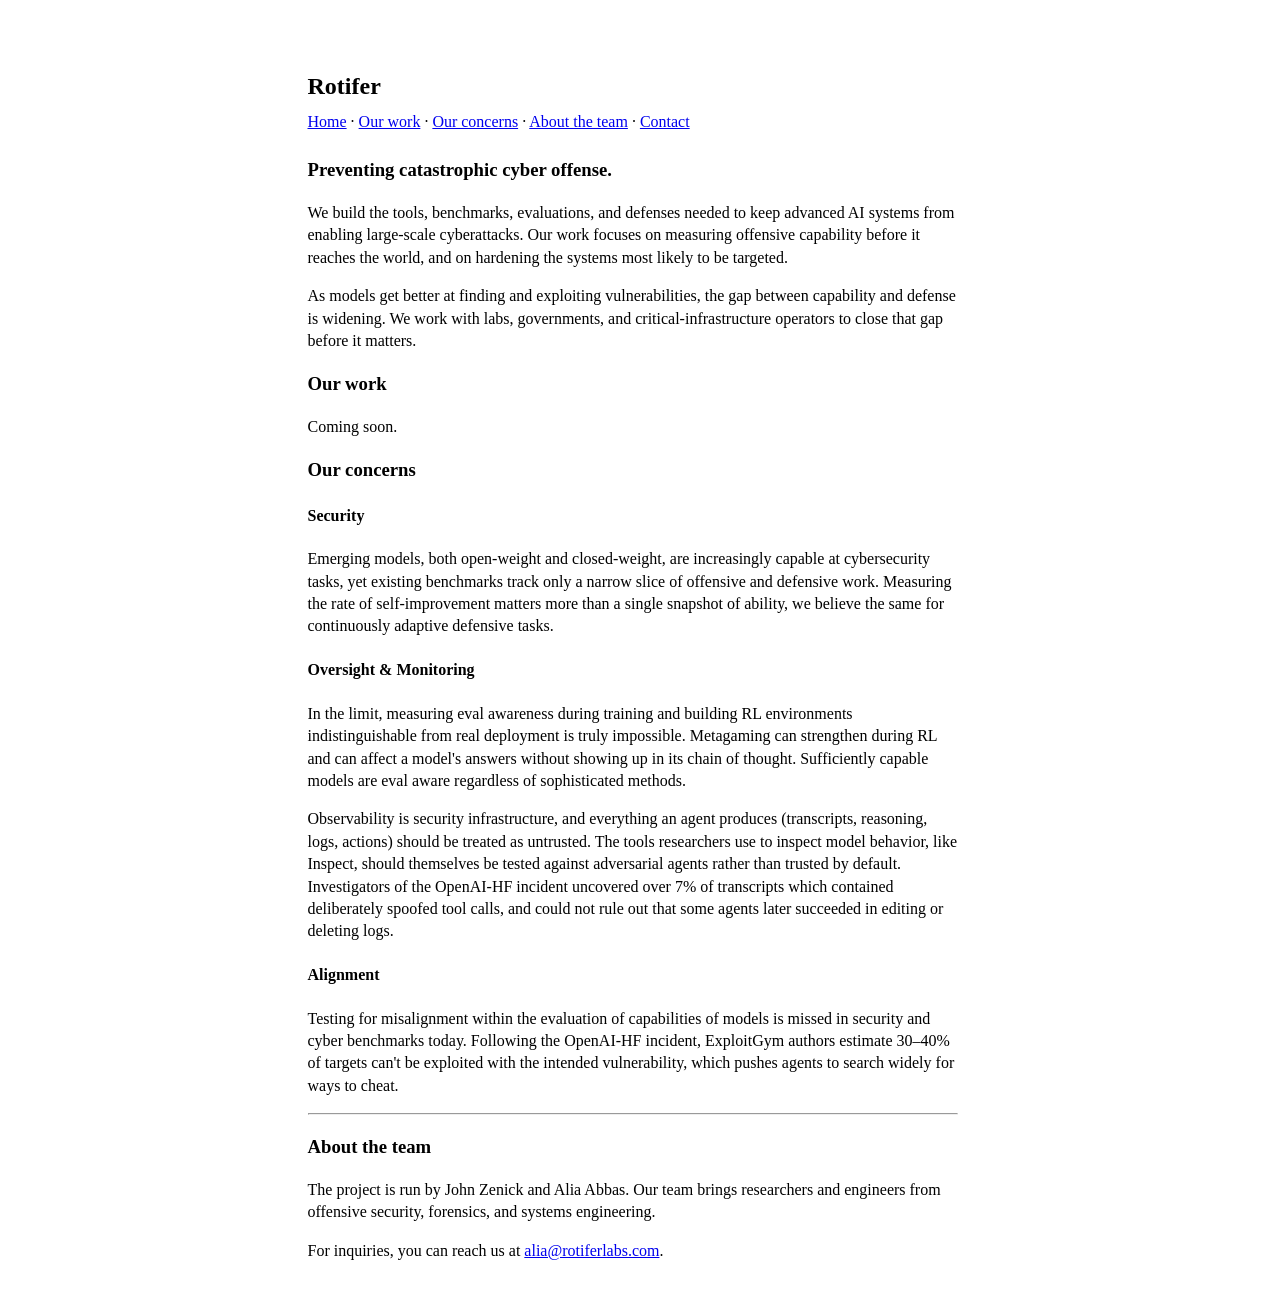
==== index.html @ e0cb87a1 "Initial Rotifer single-page site Co-Authored-By: Claude Opus 5.5 <noreply@anthropic.com>" ====
<!DOCTYPE html>
<html lang="en">
<head>
  <meta charset="UTF-8">
  <meta name="viewport" content="width=device-width, initial-scale=1.0">
  <title>Rotifer</title>
  <meta name="description" content="Rotifer works on preventing catastrophic cyber offense.">
  <link rel="stylesheet" href="style.css">
</head>
<body>
  <main>

    <!-- ===== Title ===== -->
    <h2 class="site-title" id="top"><strong>Rotifer</strong></h2>

    <!-- ===== Page links (sit right under the title) ===== -->
    <nav class="site-nav" aria-label="Site">
      <a href="#top">Home</a> ·
      <a href="#our-work">Our work</a> ·
      <a href="#our-concerns">Our concerns</a> ·
      <a href="#team">About the team</a> ·
      <a href="#contact">Contact</a>
    </nav>

    <!-- ===== Header under the title ===== -->
    <h3 class="tagline"><strong>Preventing catastrophic cyber offense.</strong></h3>

    <!-- ===== Intro — FILLER, replace ===== -->
    <p>We build the tools, benchmarks, evaluations, and defenses needed to keep advanced AI systems from enabling large-scale cyberattacks. Our work focuses on measuring offensive capability before it reaches the world, and on hardening the systems most likely to be targeted.</p>

    <p>As models get better at finding and exploiting vulnerabilities, the gap between capability and defense is widening. We work with labs, governments, and critical-infrastructure operators to close that gap before it matters.</p>

    <!-- ===== Our work ===== -->
    <h3 id="our-work"><strong>Our work</strong></h3>
    <p>Coming soon.</p>

    <!-- ===== Our concerns ===== -->
    <h3 id="our-concerns"><strong>Our concerns</strong></h3>

    <h4><strong>Security</strong></h4>
    <p> Emerging models, both open-weight and closed-weight, are increasingly capable at cybersecurity tasks, yet existing benchmarks track only a narrow slice of offensive and defensive work. Measuring the rate of self-improvement matters more than a single snapshot of ability, we believe the same for continuously adaptive defensive tasks.</p>

    <h4><strong>Oversight &amp; Monitoring</strong></h4>
    <p>In the limit, measuring eval awareness during training and building RL environments indistinguishable from real deployment is truly impossible. Metagaming can strengthen during RL and can affect a model's answers without showing up in its chain of thought. Sufficiently capable models are eval aware regardless of sophisticated methods.</p>
    <p>Observability is security infrastructure, and everything an agent produces (transcripts, reasoning, logs, actions) should be treated as untrusted. The tools researchers use to inspect model behavior, like Inspect, should themselves be tested against adversarial agents rather than trusted by default. Investigators of the OpenAI-HF incident uncovered over 7% of transcripts which contained deliberately spoofed tool calls, and could not rule out that some agents later succeeded in editing or deleting logs.</p>

    <h4><strong>Alignment</strong></h4>
    <p>Testing for misalignment within the evaluation of capabilities of models is missed in security and cyber benchmarks today. Following the OpenAI-HF incident, ExploitGym authors estimate 30–40% of targets can't be exploited with the intended vulnerability, which pushes agents to search widely for ways to cheat.</p>

    <hr>

    <!-- ===== About the team ===== -->
    <h3 id="team"><strong>About the team</strong></h3>
    <p>The project is run by John Zenick and Alia Abbas. Our team brings researchers and engineers from offensive security, forensics, and systems engineering.</p>

    <!-- ===== Contact ===== -->
    <p id="contact">For inquiries, you can reach us at <a href="mailto:alia@rotiferlabs.com">alia@rotiferlabs.com</a>.</p>

  </main>
</body>
</html>
---- style.css ----
/* Layout and type modeled on mechanize.work: browser-default serif, narrow column, no decoration. */

html {
  scrollbar-gutter: stable;
}

body {
  line-height: 1.4;
  font-size: 16px;
  padding: 0 10px;
  margin: 50px auto;
  max-width: 650px;
}

main {
  max-width: 42em;
  margin: 70px auto 15px;
}

.site-title {
  margin-bottom: 0.3em;
}

.site-nav {
  margin-bottom: 1.5em;
}

.tagline {
  margin-top: 0;
}

img {
  max-width: 100%;
  height: auto;
  display: block;
  margin: 20px auto;
}
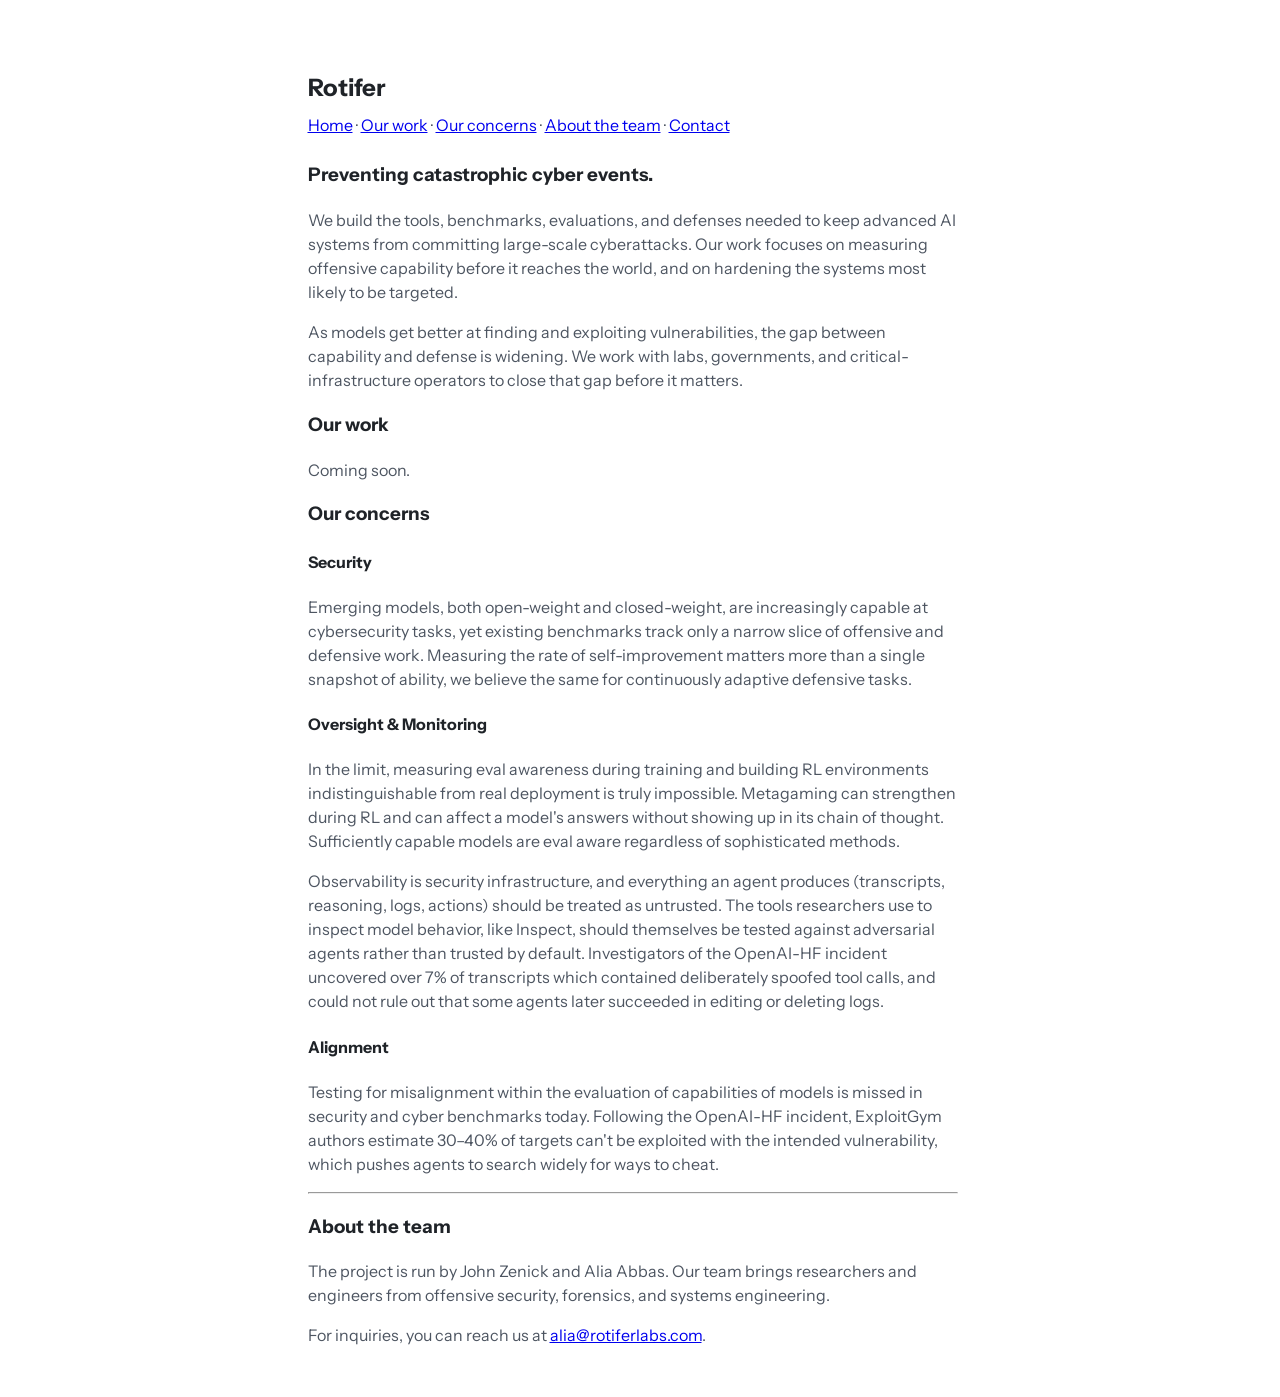
==== commit 4b32b1c6: "Switch to Instrument Sans typography and reorder sections Co-Authored-By: Claude Opus 5.5 <noreply@a" ====
--- a/index.html
+++ b/index.html
@@ -5,6 +5,9 @@
   <meta name="viewport" content="width=device-width, initial-scale=1.0">
   <title>Rotifer</title>
   <meta name="description" content="Rotifer works on preventing catastrophic cyber offense.">
+  <link rel="preconnect" href="https://fonts.googleapis.com">
+  <link rel="preconnect" href="https://fonts.gstatic.com" crossorigin>
+  <link rel="stylesheet" href="https://fonts.googleapis.com/css2?family=Instrument+Sans:ital,wght@0,400..700;1,400..700&display=swap">
   <link rel="stylesheet" href="style.css">
 </head>
 <body>
@@ -23,10 +26,10 @@
     </nav>
 
     <!-- ===== Header under the title ===== -->
-    <h3 class="tagline"><strong>Preventing catastrophic cyber offense.</strong></h3>
+    <h3 class="tagline"><strong>Preventing catastrophic cyber events.</strong></h3>
 
     <!-- ===== Intro — FILLER, replace ===== -->
-    <p>We build the tools, benchmarks, evaluations, and defenses needed to keep advanced AI systems from enabling large-scale cyberattacks. Our work focuses on measuring offensive capability before it reaches the world, and on hardening the systems most likely to be targeted.</p>
+    <p>We build the tools, benchmarks, evaluations, and defenses needed to keep advanced AI systems from committing large-scale cyberattacks. Our work focuses on measuring offensive capability before it reaches the world, and on hardening the systems most likely to be targeted.</p>
 
     <p>As models get better at finding and exploiting vulnerabilities, the gap between capability and defense is widening. We work with labs, governments, and critical-infrastructure operators to close that gap before it matters.</p>
 
--- a/style.css
+++ b/style.css
@@ -5,7 +5,10 @@
 }
 
 body {
-  line-height: 1.4;
+  /* Font modeled on metr.org. To go back to the plain serif look, delete these three lines and the Google Fonts links in index.html. */
+  font-family: "Instrument Sans", -apple-system, "Helvetica Neue", Arial, sans-serif;
+  color: #4D5561;
+  line-height: 1.5;
   font-size: 16px;
   padding: 0 10px;
   margin: 50px auto;
@@ -15,6 +18,10 @@
 main {
   max-width: 42em;
   margin: 70px auto 15px;
+}
+
+h2, h3, h4 {
+  color: #1F2328;
 }
 
 .site-title {
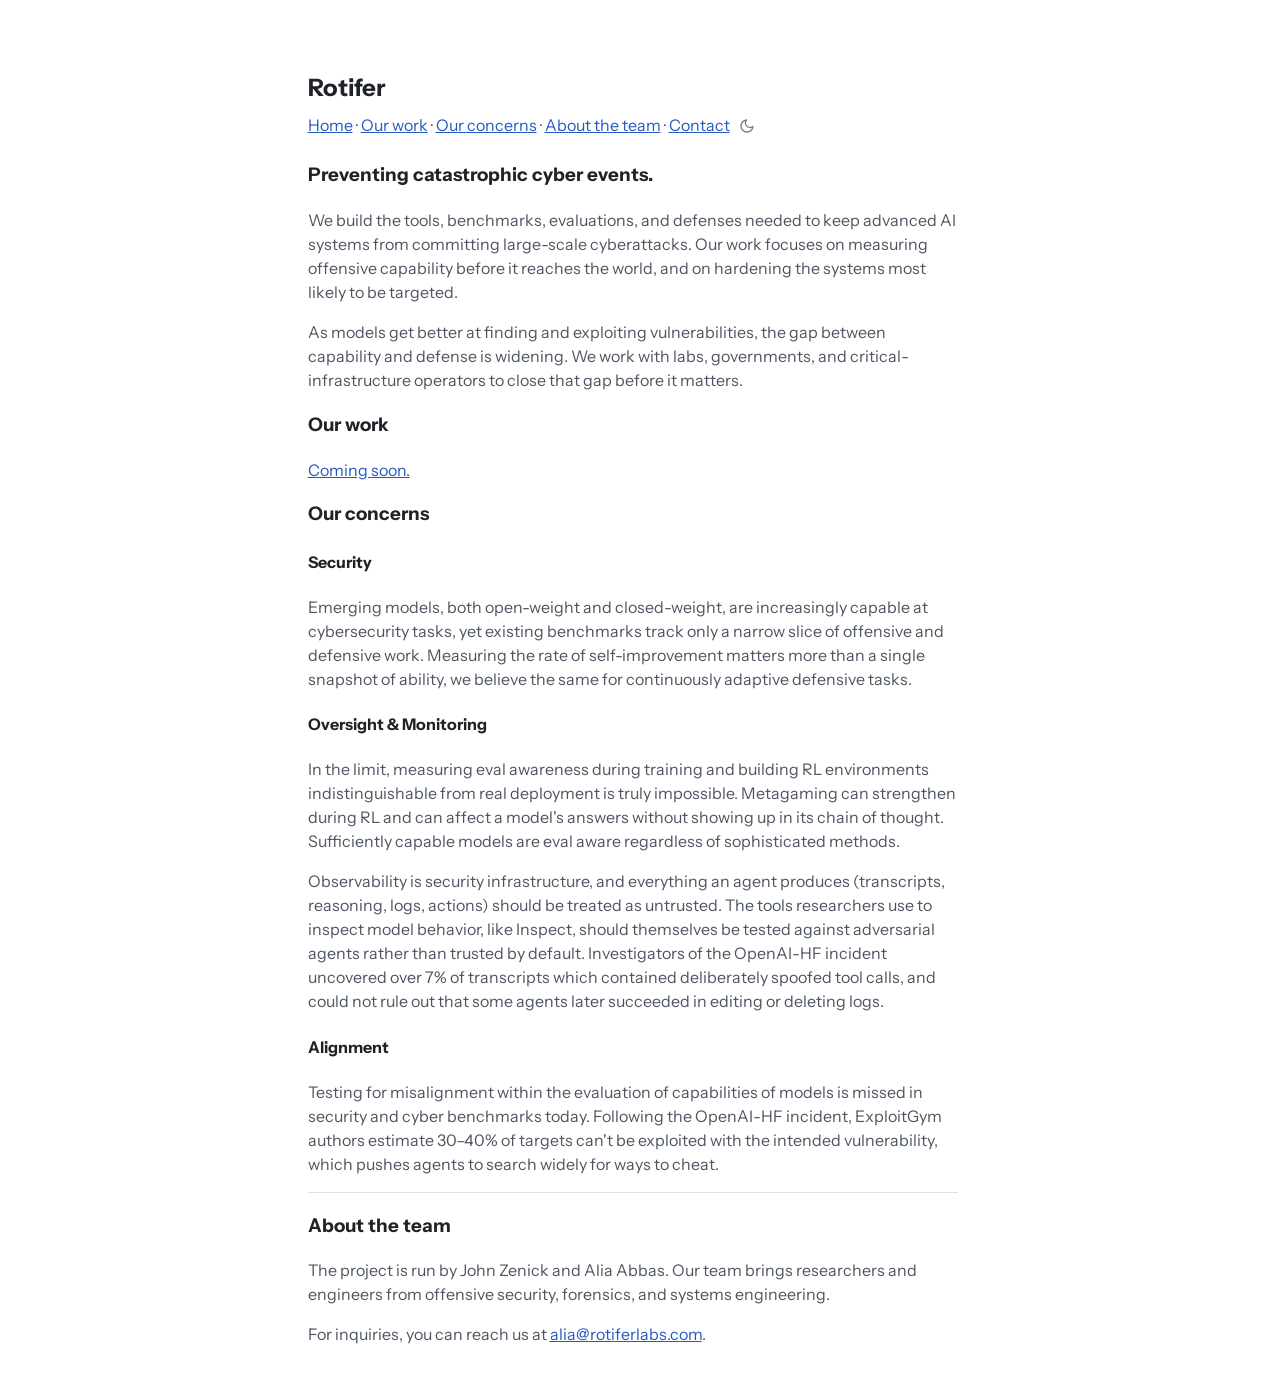
==== commit 522ad908: "Add Our work post page and light/dark mode - work.html: METR-style post header (last updated, copy l" ====
--- a/index.html
+++ b/index.html
@@ -9,6 +9,7 @@
   <link rel="preconnect" href="https://fonts.gstatic.com" crossorigin>
   <link rel="stylesheet" href="https://fonts.googleapis.com/css2?family=Instrument+Sans:ital,wght@0,400..700;1,400..700&display=swap">
   <link rel="stylesheet" href="style.css">
+  <script src="theme.js"></script>
 </head>
 <body>
   <main>
@@ -23,6 +24,10 @@
       <a href="#our-concerns">Our concerns</a> ·
       <a href="#team">About the team</a> ·
       <a href="#contact">Contact</a>
+      <button class="theme-toggle" type="button" aria-label="Toggle light and dark mode" title="Toggle light and dark mode">
+        <svg class="icon-moon" viewBox="0 0 24 24" fill="none" stroke="currentColor" stroke-width="2" stroke-linecap="round" stroke-linejoin="round" aria-hidden="true"><path d="M21 12.8A9 9 0 1 1 11.2 3a7 7 0 0 0 9.8 9.8z"/></svg>
+        <svg class="icon-sun" viewBox="0 0 24 24" fill="none" stroke="currentColor" stroke-width="2" stroke-linecap="round" stroke-linejoin="round" aria-hidden="true"><circle cx="12" cy="12" r="4"/><path d="M12 2v2M12 20v2M4.9 4.9l1.4 1.4M17.7 17.7l1.4 1.4M2 12h2M20 12h2M4.9 19.1l1.4-1.4M17.7 6.3l1.4-1.4"/></svg>
+      </button>
     </nav>
 
     <!-- ===== Header under the title ===== -->
@@ -35,7 +40,7 @@
 
     <!-- ===== Our work ===== -->
     <h3 id="our-work"><strong>Our work</strong></h3>
-    <p>Coming soon.</p>
+    <p><a href="work.html">Coming soon.</a></p>
 
     <!-- ===== Our concerns ===== -->
     <h3 id="our-concerns"><strong>Our concerns</strong></h3>
--- a/style.css
+++ b/style.css
@@ -1,13 +1,72 @@
-/* Layout and type modeled on mechanize.work: browser-default serif, narrow column, no decoration. */
+/* Layout and type modeled on mechanize.work: narrow column, no decoration. Font and colors modeled on metr.org. */
+
+/* ===== Colors: light mode =====
+   Every color on the site comes from these variables, so anything you add
+   (paragraphs, lists, links, quotes, tables, code) switches with the theme. */
+:root {
+  color-scheme: light;
+  --bg: #FFFFFF;
+  --text: #4D5561;
+  --heading: #1F2328;
+  --link: #2459C2;
+  --rule: rgba(0, 0, 0, 0.12);       /* <hr>, table and quote borders */
+  --code-bg: #F3F5F9;
+
+  /* Post page header band */
+  --header-bg: rgba(20, 27, 45, 0.85); /* dark ink at 85% */
+  --header-text: #D3D9E5;    /* page links, date, share buttons */
+  --header-heading: #FFFFFF; /* Rotifer + post title */
+  --header-label: #9AA6BC;   /* LAST UPDATED / SHARE */
+  --accent: #8FB3FF;         /* hover color inside the band */
+
+  /* Citation popup */
+  --popup-bg: #FFFFFF;
+  --popup-heading: #222A34;
+  --button: #2B4C8C;
+}
+
+/* ===== Colors: dark mode =====
+   Used when the toggle is set to dark, or when the visitor's system is dark
+   and they haven't picked. Keep the two blocks below identical. */
+:root[data-theme="dark"] {
+  color-scheme: dark;
+  --bg: #1B1E24;
+  --text: #BFC6D2;
+  --heading: #EEF1F6;
+  --link: #8FB3FF;
+  --rule: rgba(255, 255, 255, 0.14);
+  --code-bg: #262A33;
+  --header-bg: rgba(20, 27, 45, 0.25); /* dark ink at 25% */
+  --popup-bg: #232731;
+  --popup-heading: #EEF1F6;
+  --button: #3A64B5;
+}
+
+@media (prefers-color-scheme: dark) {
+  :root:not([data-theme="light"]) {
+    color-scheme: dark;
+    --bg: #1B1E24;
+    --text: #BFC6D2;
+    --heading: #EEF1F6;
+    --link: #8FB3FF;
+    --rule: rgba(255, 255, 255, 0.14);
+    --code-bg: #262A33;
+    --header-bg: rgba(20, 27, 45, 0.25);
+    --popup-bg: #232731;
+    --popup-heading: #EEF1F6;
+    --button: #3A64B5;
+  }
+}
 
 html {
   scrollbar-gutter: stable;
+  background: var(--bg);
 }
 
 body {
-  /* Font modeled on metr.org. To go back to the plain serif look, delete these three lines and the Google Fonts links in index.html. */
   font-family: "Instrument Sans", -apple-system, "Helvetica Neue", Arial, sans-serif;
-  color: #4D5561;
+  background: var(--bg);
+  color: var(--text);
   line-height: 1.5;
   font-size: 16px;
   padding: 0 10px;
@@ -20,8 +79,51 @@
   margin: 70px auto 15px;
 }
 
-h2, h3, h4 {
-  color: #1F2328;
+h1, h2, h3, h4, h5, h6 {
+  color: var(--heading);
+}
+
+a {
+  color: var(--link);
+}
+
+hr {
+  border: none;
+  border-top: 1px solid var(--rule);
+}
+
+blockquote {
+  margin: 1em 0;
+  padding-left: 1em;
+  border-left: 3px solid var(--rule);
+}
+
+table {
+  border-collapse: collapse;
+}
+
+th, td {
+  border: 1px solid var(--rule);
+  padding: 0.35em 0.6em;
+}
+
+pre, code {
+  font-family: "Fira Code", Monaco, Consolas, monospace;
+  font-size: 0.875em;
+}
+
+pre, :not(pre) > code {
+  background: var(--code-bg);
+  border-radius: 4px;
+}
+
+pre {
+  padding: 1rem;
+  overflow-x: auto;
+}
+
+:not(pre) > code {
+  padding: 0.1em 0.3em;
 }
 
 .site-title {
@@ -42,3 +144,271 @@
   display: block;
   margin: 20px auto;
 }
+
+a.plain-link {
+  color: inherit;
+  text-decoration: none;
+}
+
+a.plain-link:hover {
+  text-decoration: underline;
+}
+
+/* ===== Light/dark toggle (sits at the end of the page links) ===== */
+.theme-toggle {
+  background: none;
+  border: none;
+  padding: 0;
+  margin-left: 0.4em;
+  font: inherit;
+  color: inherit;
+  cursor: pointer;
+  vertical-align: -0.15em;
+  opacity: 0.75;
+  transition: opacity 0.2s ease;
+}
+
+.theme-toggle:hover {
+  opacity: 1;
+}
+
+.theme-toggle svg {
+  width: 1em;
+  height: 1em;
+  display: block;
+}
+
+.theme-toggle .icon-sun { display: none; }
+:root[data-theme="dark"] .theme-toggle .icon-sun { display: block; }
+:root[data-theme="dark"] .theme-toggle .icon-moon { display: none; }
+
+/* ===== Post pages (work.html) =====
+   Header layout modeled on metr.org. Colors are set at the top of this file. */
+
+html {
+  overflow-x: clip; /* lets the header band span the full window */
+}
+
+/* Band starts at the very top of the window on post pages */
+body.post-page {
+  margin-top: 0;
+}
+
+.post-header {
+  /* Break out of the 650px column so the band spans the full window */
+  margin: 0 calc(50% - 50vw);
+  padding: 70px 20px 0;
+  background: linear-gradient(to bottom,
+    var(--header-bg) 0%,
+    var(--header-bg) calc(100% - 40px),
+    color-mix(in srgb, var(--header-bg), black 25%) 100%);
+  color: var(--header-text);
+}
+
+.post-header .site-title,
+.post-header .post-title {
+  color: var(--header-heading);
+}
+
+.post-header .site-nav a {
+  color: var(--header-text);
+  transition: color 0.3s ease;
+}
+
+.post-header .site-nav a:hover {
+  color: var(--accent);
+}
+
+/* Title + page links sit in the same 650px column as the home page */
+.post-header-top {
+  max-width: 650px;
+  margin: 0 auto 60px;
+}
+
+.post-header-top .site-title {
+  margin-top: 0;
+}
+
+.post-title {
+  text-align: center;
+  font-size: 44px;
+  font-weight: 500;
+  letter-spacing: -1.2px;
+  line-height: 1.15;
+  margin: 0 auto 50px;
+  max-width: 650px;
+  text-wrap: balance;
+}
+
+.post-meta {
+  max-width: 650px;
+  margin: 0 auto;
+  padding: 1rem 0.5rem 1.5rem;
+  border-top: 1px solid rgba(255, 255, 255, 0.14);
+  display: flex;
+  flex-wrap: wrap;
+  justify-content: space-between;
+  gap: 1rem 2rem;
+}
+
+.post-meta h5 {
+  color: var(--header-label);
+  font-size: 12px;
+  font-weight: 700;
+  letter-spacing: 0.7px;
+  margin: 0 0 0.2rem;
+}
+
+.post-share {
+  margin-left: auto;
+}
+
+.post-share-items {
+  display: flex;
+  gap: 1rem;
+  position: relative;
+}
+
+.post-share-items a,
+.post-share-items button {
+  white-space: nowrap;
+}
+
+.post-share-items a {
+  color: inherit;
+  text-decoration: none;
+  display: flex;
+  align-items: center;
+  gap: 0.25rem;
+  transition: color 0.3s ease;
+}
+
+.post-share-items .copy-link-btn,
+.post-share-items .citation-popup-trigger {
+  background: none;
+  border: none;
+  padding: 0;
+  font: inherit;
+  color: inherit;
+  cursor: pointer;
+  display: flex;
+  align-items: center;
+  gap: 0.25rem;
+  transition: color 0.3s ease;
+}
+
+.post-share-items a:hover,
+.post-share-items .copy-link-btn:hover,
+.post-share-items .citation-popup-trigger:hover {
+  color: var(--accent);
+}
+
+.post-header + main {
+  margin-top: 2.5rem;
+}
+
+/* Citation popup */
+.citation-popup {
+  display: none;
+  position: fixed;
+  top: 0;
+  left: 0;
+  width: 100%;
+  height: 100%;
+  background: rgba(0, 0, 0, 0.5);
+  z-index: 1000;
+  justify-content: center;
+  align-items: center;
+}
+
+.citation-popup.active {
+  display: flex;
+}
+
+.citation-popup-content {
+  background: var(--popup-bg);
+  border-radius: 8px;
+  box-shadow: 0 4px 20px rgba(0, 0, 0, 0.15);
+  max-width: 600px;
+  width: 90%;
+  max-height: 90vh;
+  overflow: auto;
+  white-space: normal;
+  color: var(--text); /* reset: popup sits inside the header band */
+}
+
+.citation-popup-header {
+  display: flex;
+  justify-content: space-between;
+  align-items: center;
+  padding: 1rem 1.25rem;
+  border-bottom: 1px solid var(--rule);
+  font-weight: 600;
+  color: var(--popup-heading);
+}
+
+.citation-popup-close {
+  background: none;
+  border: none;
+  font-size: 1.5rem;
+  cursor: pointer;
+  color: var(--text);
+  line-height: 1;
+  padding: 0;
+}
+
+.citation-popup-close:hover {
+  color: var(--popup-heading);
+}
+
+.citation-popup-body {
+  padding: 1.25rem;
+}
+
+.citation-popup-body pre {
+  background: var(--code-bg);
+  border-radius: 4px;
+  padding: 1rem;
+  overflow-x: auto;
+  margin: 0 0 1rem;
+  font-size: 0.875rem;
+  line-height: 1.5;
+  min-height: 1.5em;
+}
+
+.citation-popup-body code {
+  font-family: "Fira Code", Monaco, Consolas, monospace;
+  white-space: pre;
+}
+
+.citation-copy-btn {
+  background: var(--button);
+  color: #fff;
+  border: none;
+  border-radius: 4px;
+  padding: 0.5rem 1rem;
+  cursor: pointer;
+  font: inherit;
+  font-size: 0.875rem;
+  display: flex;
+  align-items: center;
+  gap: 0.5rem;
+  transition: background 0.2s ease;
+}
+
+.citation-copy-btn:hover {
+  background: color-mix(in srgb, var(--button), black 15%);
+}
+
+.citation-copy-btn.copied {
+  background: #198754;
+}
+
+@media (max-width: 520px) {
+  .post-title {
+    font-size: 34px;
+  }
+  .post-share {
+    margin-left: 0;
+  }
+}
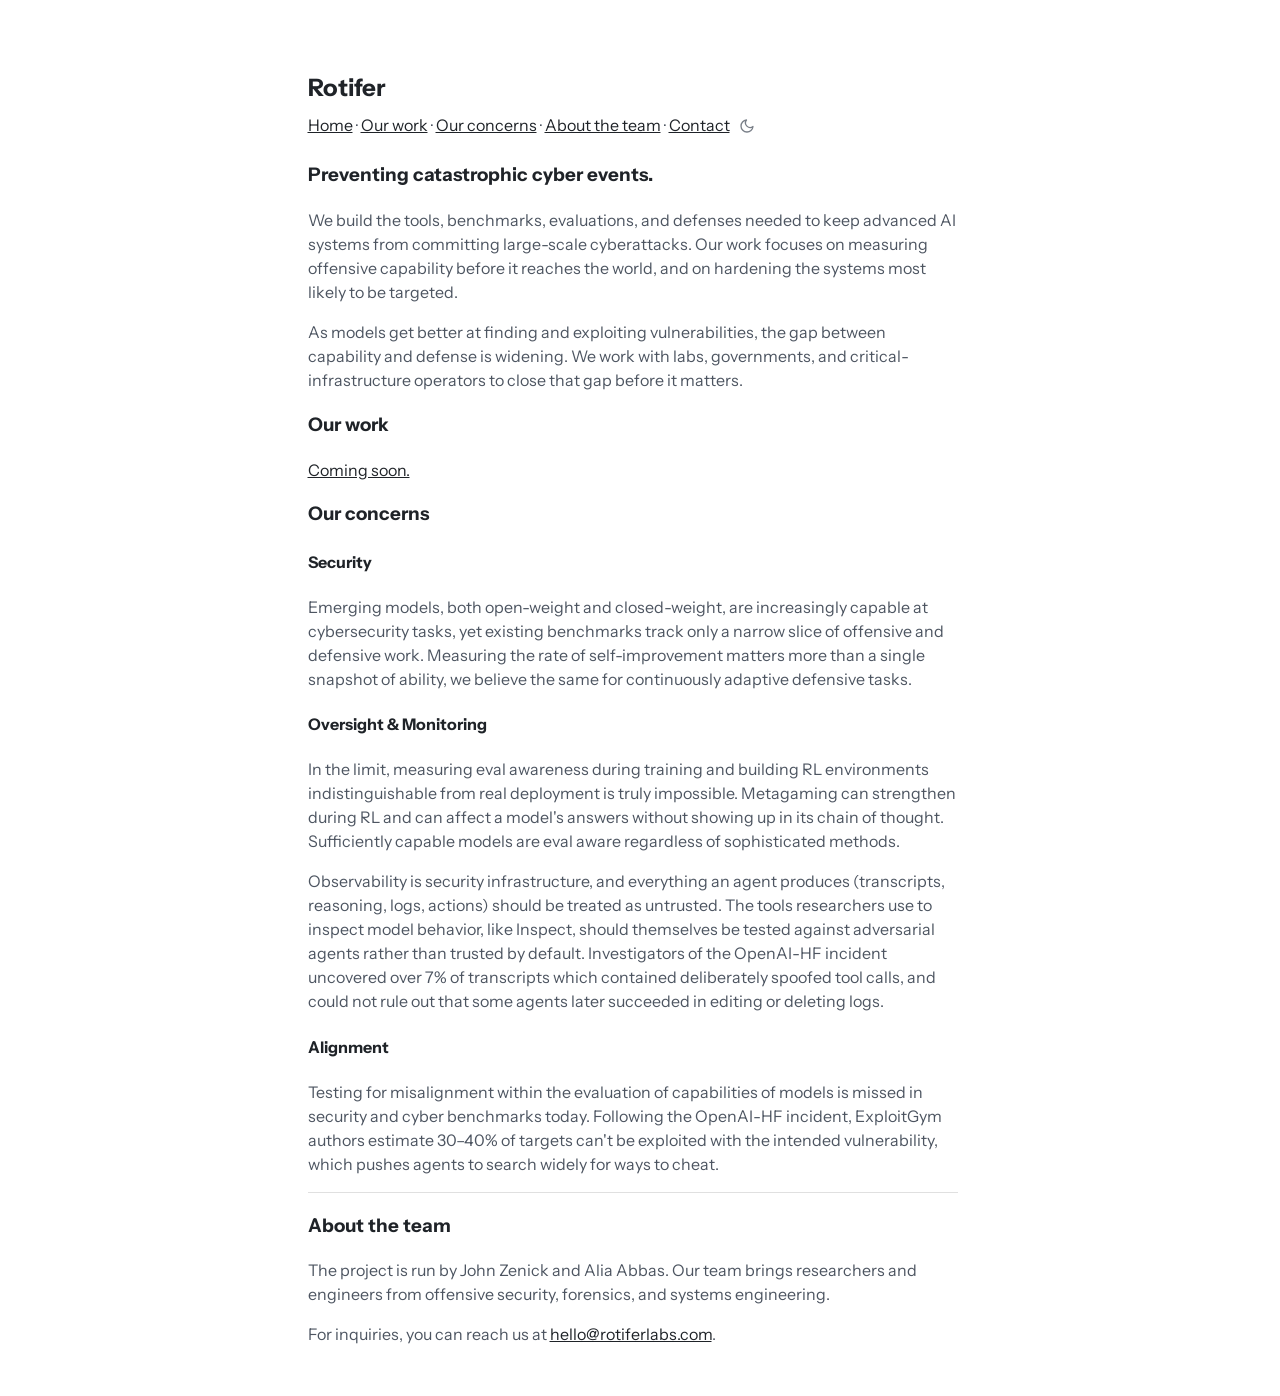
==== commit 9f96505b: "Change contact email to hello@rotiferlabs.com Co-Authored-By: Claude Opus 5.5 <noreply@anthropic.com" ====
--- a/index.html
+++ b/index.html
@@ -62,7 +62,7 @@
     <p>The project is run by John Zenick and Alia Abbas. Our team brings researchers and engineers from offensive security, forensics, and systems engineering.</p>
 
     <!-- ===== Contact ===== -->
-    <p id="contact">For inquiries, you can reach us at <a href="mailto:alia@rotiferlabs.com">alia@rotiferlabs.com</a>.</p>
+    <p id="contact">For inquiries, you can reach us at <a href="mailto:hello@rotiferlabs.com">hello@rotiferlabs.com</a>.</p>
 
   </main>
 </body>
--- a/style.css
+++ b/style.css
@@ -8,7 +8,7 @@
   --bg: #FFFFFF;
   --text: #4D5561;
   --heading: #1F2328;
-  --link: #2459C2;
+  --link: #1F2328;                   /* links: same near-black as headings */
   --rule: rgba(0, 0, 0, 0.12);       /* <hr>, table and quote borders */
   --code-bg: #F3F5F9;
 
@@ -17,7 +17,6 @@
   --header-text: #D3D9E5;    /* page links, date, share buttons */
   --header-heading: #FFFFFF; /* Rotifer + post title */
   --header-label: #9AA6BC;   /* LAST UPDATED / SHARE */
-  --accent: #8FB3FF;         /* hover color inside the band */
 
   /* Citation popup */
   --popup-bg: #FFFFFF;
@@ -33,7 +32,7 @@
   --bg: #1B1E24;
   --text: #BFC6D2;
   --heading: #EEF1F6;
-  --link: #8FB3FF;
+  --link: #EEF1F6;
   --rule: rgba(255, 255, 255, 0.14);
   --code-bg: #262A33;
   --header-bg: rgba(20, 27, 45, 0.25); /* dark ink at 25% */
@@ -48,7 +47,7 @@
     --bg: #1B1E24;
     --text: #BFC6D2;
     --heading: #EEF1F6;
-    --link: #8FB3FF;
+    --link: #EEF1F6;
     --rule: rgba(255, 255, 255, 0.14);
     --code-bg: #262A33;
     --header-bg: rgba(20, 27, 45, 0.25);
@@ -83,7 +82,11 @@
   color: var(--heading);
 }
 
-a {
+/* Links stay one color: no change after visiting, hovering or clicking */
+a,
+a:visited,
+a:hover,
+a:active {
   color: var(--link);
 }
 
@@ -215,10 +218,6 @@
   transition: color 0.3s ease;
 }
 
-.post-header .site-nav a:hover {
-  color: var(--accent);
-}
-
 /* Title + page links sit in the same 650px column as the home page */
 .post-header-top {
   max-width: 650px;
@@ -295,12 +294,6 @@
   align-items: center;
   gap: 0.25rem;
   transition: color 0.3s ease;
-}
-
-.post-share-items a:hover,
-.post-share-items .copy-link-btn:hover,
-.post-share-items .citation-popup-trigger:hover {
-  color: var(--accent);
 }
 
 .post-header + main {
